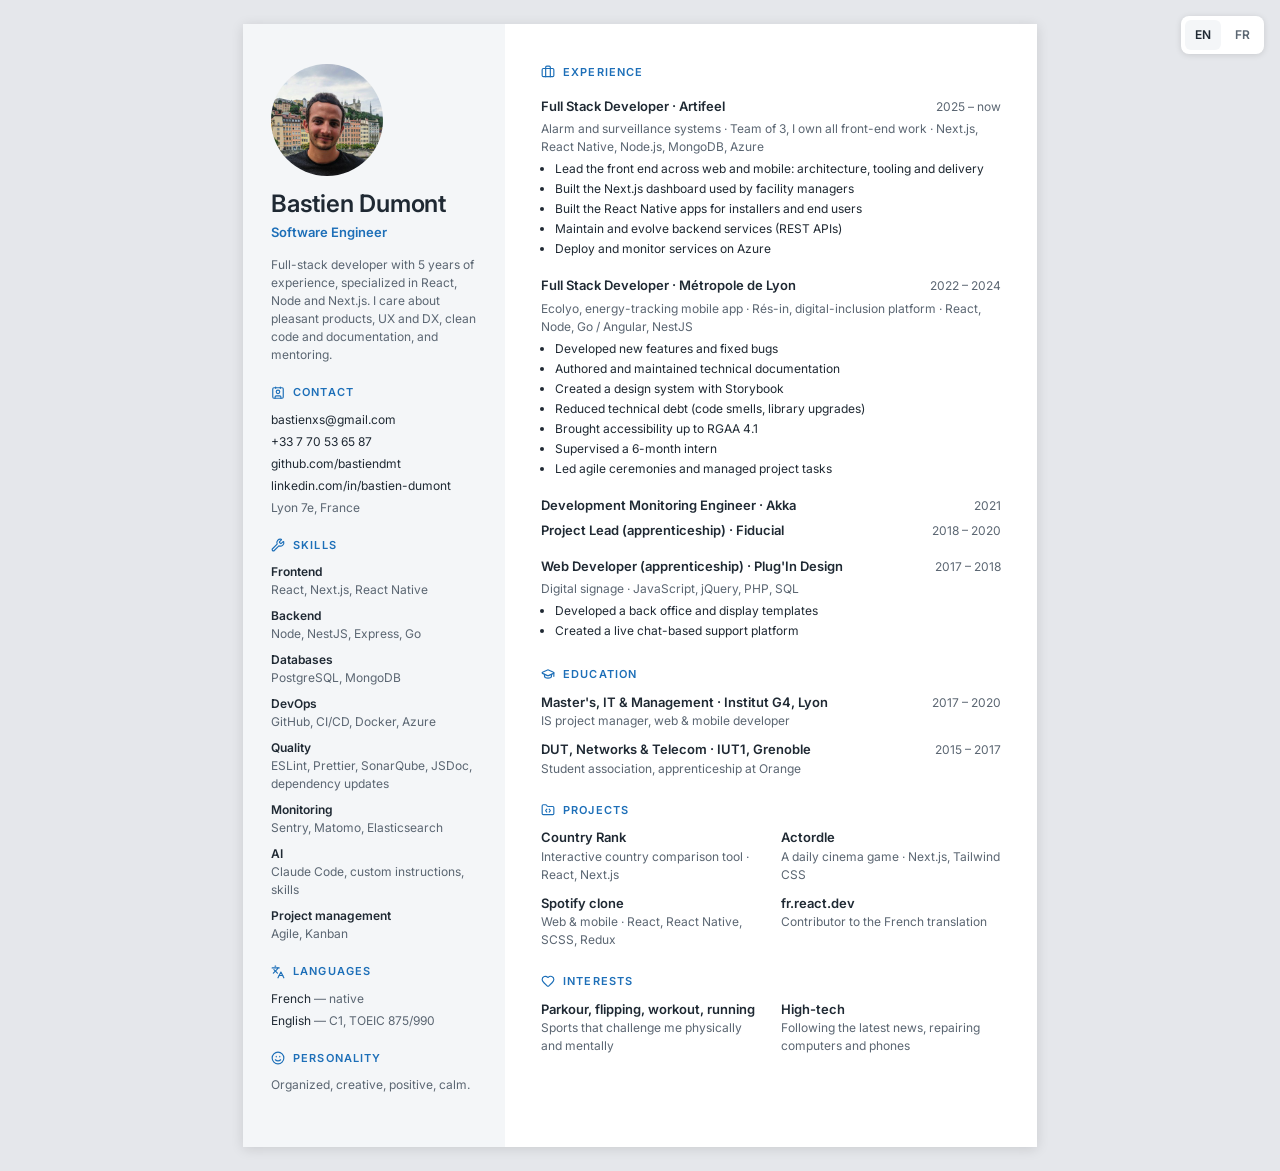
==== index.html @ cf538591 "Initial commit Co-Authored-By: Claude Sonnet 5.5 <noreply@anthropic.com>" ====
<!doctype html>
<html lang="en">
<head>
<meta charset="utf-8">
<meta name="viewport" content="width=device-width, initial-scale=1">
<link rel="alternate" hreflang="en" href="index.html">
<link rel="alternate" hreflang="fr" href="fr.html">
<title>Bastien Dumont — CV</title>
<link rel="preconnect" href="https://fonts.googleapis.com">
<link rel="preconnect" href="https://fonts.gstatic.com" crossorigin>
<link href="https://fonts.googleapis.com/css2?family=Inter:wght@400;600&display=swap" rel="stylesheet">
<link rel="stylesheet" href="style.css">
</head>
<body>
<nav class="lang" aria-label="Language">
  <a href="index.html" hreflang="en" aria-current="page">EN</a>
  <a href="fr.html" hreflang="fr">FR</a>
</nav>
<div class="page">

  <aside>
    <div class="intro">
      <img class="photo" src="photo.jpg" alt="Portrait of Bastien Dumont">
      <div>
        <h1>Bastien Dumont</h1>
        <p class="role">Software Engineer</p>
      </div>
      <p class="muted">Full-stack developer with 5 years of experience, specialized in React, Node and Next.js. I care about pleasant products, UX and DX, clean code and documentation, and mentoring.</p>
    </div>

    <section>
      <h2><svg class="icon" viewBox="0 0 24 24" aria-hidden="true"><path d="M16 2v2" /><path d="M7 21v-2a2 2 0 012-2h6a2 2 0 012 2v2" /><path d="M8 2v2" /><circle cx="12" cy="10" r="3" /><rect x="3" y="3" width="18" height="18" rx="2" /></svg>Contact</h2>
      <div class="stack-tight">
        <a href="mailto:bastienxs@gmail.com">bastienxs@gmail.com</a>
        <a href="tel:+33770536587">+33 7 70 53 65 87</a>
        <a href="https://github.com/bastiendmt">github.com/bastiendmt</a>
        <a href="https://linkedin.com/in/bastien-dumont">linkedin.com/in/bastien-dumont</a>
        <span class="muted">Lyon 7e, France</span>
      </div>
    </section>

    <section>
      <h2><svg class="icon" viewBox="0 0 24 24" aria-hidden="true"><path d="M14.7 6.3a1 1 0 0 0 0 1.4l1.6 1.6a1 1 0 0 0 1.4 0l3.106-3.105c.32-.322.863-.22.983.218a6 6 0 0 1-8.259 7.057l-7.91 7.91a1 1 0 0 1-2.999-3l7.91-7.91a6 6 0 0 1 7.057-8.259c.438.12.54.662.219.984z" /></svg>Skills</h2>
      <div class="stack-skills">
        <div><div class="label">Frontend</div><div class="muted">React, Next.js, React Native</div></div>
        <div><div class="label">Backend</div><div class="muted">Node, NestJS, Express, Go</div></div>
        <div><div class="label">Databases</div><div class="muted">PostgreSQL, MongoDB</div></div>
        <div><div class="label">DevOps</div><div class="muted">GitHub, CI/CD, Docker, Azure</div></div>
        <div><div class="label">Quality</div><div class="muted">ESLint, Prettier, SonarQube, JSDoc, dependency updates</div></div>
        <div><div class="label">Monitoring</div><div class="muted">Sentry, Matomo, Elasticsearch</div></div>
        <div><div class="label">AI</div><div class="muted">Claude Code, custom instructions, skills</div></div>
        <div><div class="label">Project management</div><div class="muted">Agile, Kanban</div></div>
      </div>
    </section>

    <section>
      <h2><svg class="icon" viewBox="0 0 24 24" aria-hidden="true"><path d="m5 8 6 6" /><path d="m4 14 6-6 2-3" /><path d="M2 5h12" /><path d="M7 2h1" /><path d="m22 22-5-10-5 10" /><path d="M14 18h6" /></svg>Languages</h2>
      <div class="stack-tight">
        <div>French <span class="muted">— native</span></div>
        <div>English <span class="muted">— C1, TOEIC 875/990</span></div>
      </div>
    </section>

    <section>
      <h2><svg class="icon" viewBox="0 0 24 24" aria-hidden="true"><path d="M15 10V9" /><path d="M16.472 15a6 6 0 01-8.943 0" /><path d="M9 10V9" /><circle cx="12" cy="12" r="10" /></svg>Personality</h2>
      <p class="muted">Organized, creative, positive, calm.</p>
    </section>
  </aside>

  <main>
    <section class="experience">
      <h2><svg class="icon" viewBox="0 0 24 24" aria-hidden="true"><path d="M16 20V4a2 2 0 0 0-2-2h-4a2 2 0 0 0-2 2v16" /><rect width="20" height="14" x="2" y="6" rx="2" /></svg>Experience</h2>

      <div class="job">
        <div class="job-head"><h3>Full Stack Developer · Artifeel</h3><span class="date">2025 – now</span></div>
        <div class="muted">Alarm and surveillance systems · Team of 3, I own all front-end work · Next.js, React Native, Node.js, MongoDB, Azure</div>
        <ul>
          <li>Lead the front end across web and mobile: architecture, tooling and delivery</li>
          <li>Built the Next.js dashboard used by facility managers</li>
          <li>Built the React Native apps for installers and end users</li>
          <li>Maintain and evolve backend services (REST APIs)</li>
          <li>Deploy and monitor services on Azure</li>
        </ul>
      </div>

      <div class="job">
        <div class="job-head"><h3>Full Stack Developer · Métropole de Lyon</h3><span class="date">2022 – 2024</span></div>
        <div class="muted">Ecolyo, energy-tracking mobile app · Rés-in, digital-inclusion platform · React, Node, Go / Angular, NestJS</div>
        <ul>
          <li>Developed new features and fixed bugs</li>
          <li>Authored and maintained technical documentation</li>
          <li>Created a design system with Storybook</li>
          <li>Reduced technical debt (code smells, library upgrades)</li>
          <li>Brought accessibility up to RGAA 4.1</li>
          <li>Supervised a 6-month intern</li>
          <li>Led agile ceremonies and managed project tasks</li>
        </ul>
      </div>

      <div class="job" style="gap: 6px;">
        <div class="job-head"><h3>Development Monitoring Engineer · Akka</h3><span class="date">2021</span></div>
        <div class="job-head"><h3>Project Lead (apprenticeship) · Fiducial</h3><span class="date">2018 – 2020</span></div>
      </div>

      <div class="job">
        <div class="job-head"><h3>Web Developer (apprenticeship) · Plug'In Design</h3><span class="date">2017 – 2018</span></div>
        <div class="muted">Digital signage · JavaScript, jQuery, PHP, SQL</div>
        <ul>
          <li>Developed a back office and display templates</li>
          <li>Created a live chat-based support platform</li>
        </ul>
      </div>
    </section>

    <section>
      <h2><svg class="icon" viewBox="0 0 24 24" aria-hidden="true"><path d="M21.42 10.922a1 1 0 0 0-.019-1.838L12.83 5.18a2 2 0 0 0-1.66 0L2.6 9.08a1 1 0 0 0 0 1.832l8.57 3.908a2 2 0 0 0 1.66 0z" /><path d="M22 10v6" /><path d="M6 12.5V16a6 3 0 0 0 12 0v-3.5" /></svg>Education</h2>
      <div>
        <div class="job-head"><h3>Master's, IT &amp; Management · Institut G4, Lyon</h3><span class="date">2017 – 2020</span></div>
        <div class="muted">IS project manager, web &amp; mobile developer</div>
      </div>
      <div>
        <div class="job-head"><h3>DUT, Networks &amp; Telecom · IUT1, Grenoble</h3><span class="date">2015 – 2017</span></div>
        <div class="muted">Student association, apprenticeship at Orange</div>
      </div>
    </section>

    <section>
      <h2><svg class="icon" viewBox="0 0 24 24" aria-hidden="true"><path d="M10 10.5 8 13l2 2.5" /><path d="m14 10.5 2 2.5-2 2.5" /><path d="M20 20a2 2 0 0 0 2-2V8a2 2 0 0 0-2-2h-7.9a2 2 0 0 1-1.69-.9L9.6 3.9A2 2 0 0 0 7.93 3H4a2 2 0 0 0-2 2v13a2 2 0 0 0 2 2z" /></svg>Projects</h2>
      <div class="grid-2">
        <div><h3>Country Rank</h3><div class="muted">Interactive country comparison tool · React, Next.js</div></div>
        <div><h3>Actordle</h3><div class="muted">A daily cinema game · Next.js, Tailwind CSS</div></div>
        <div><h3>Spotify clone</h3><div class="muted">Web &amp; mobile · React, React Native, SCSS, Redux</div></div>
        <div><h3>fr.react.dev</h3><div class="muted">Contributor to the French translation</div></div>
      </div>
    </section>

    <section>
      <h2><svg class="icon" viewBox="0 0 24 24" aria-hidden="true"><path d="M2 9.5a5.5 5.5 0 0 1 9.591-3.676.56.56 0 0 0 .818 0A5.49 5.49 0 0 1 22 9.5c0 2.29-1.5 4-3 5.5l-5.492 5.313a2 2 0 0 1-3 .019L5 15c-1.5-1.5-3-3.2-3-5.5" /></svg>Interests</h2>
      <div class="grid-2">
        <div><h3>Parkour, flipping, workout, running</h3><div class="muted">Sports that challenge me physically and mentally</div></div>
        <div><h3>High-tech</h3><div class="muted">Following the latest news, repairing computers and phones</div></div>
      </div>
    </section>
  </main>

</div>
</body>
</html>
---- style.css ----
/* ── Design tokens: change the accent here ─────────────────── */
:root {
  --accent: #1D6FB8;   /* try #0F766E, #B45309 or #1F2933 */
  --ink: #1F2933;
  --muted: #5B6672;
  --sidebar: #F4F6F8;
  --paper: #FFFFFF;
}

/* ── Page setup: A4, prints edge to edge ───────────────────── */
@page { size: A4; margin: 0; }
* { box-sizing: border-box; }
html, body { margin: 0; padding: 0; }
body {
  background: #E5E7EB;
  font-family: Inter, system-ui, sans-serif;
  font-size: 12px;
  line-height: 1.5;
  color: var(--ink);
  -webkit-print-color-adjust: exact;
  print-color-adjust: exact;
}
.page {
  width: 210mm;
  height: 297mm;
  margin: 24px auto;
  display: flex;
  background: var(--paper);
  box-shadow: 0 2px 12px rgba(0,0,0,.12);
  overflow: hidden;
}
@media print {
  body { background: none; }
  .page { margin: 0; box-shadow: none; }
}

/* ── Columns ───────────────────────────────────────────────── */
aside {
  width: 262px;
  flex-shrink: 0;
  padding: 40px 28px;
  background: var(--sidebar);
  display: flex;
  flex-direction: column;
  gap: 20px;
}
main {
  flex: 1;
  min-width: 0;
  padding: 40px 36px;
  display: flex;
  flex-direction: column;
  gap: 24px;
}

/* ── Text roles (the only five) ────────────────────────────── */
h1 { margin: 0; font-size: 24px; font-weight: 600; line-height: 1.2; letter-spacing: -0.01em; }
.role { margin: 4px 0 0; font-size: 13px; font-weight: 600; color: var(--accent); }
h2 {
  margin: 0;
  font-size: 11px;
  font-weight: 600;
  letter-spacing: 0.1em;
  text-transform: uppercase;
  color: var(--accent);
}
h2 { display: flex; align-items: center; gap: 8px; }
.icon {
  width: 14px; height: 14px; flex-shrink: 0;
  fill: none; stroke: currentColor; stroke-width: 2;
  stroke-linecap: round; stroke-linejoin: round;
}
h3 { margin: 0; font-size: 13px; font-weight: 600; }
.muted { color: var(--muted); }
p { margin: 0; }

a { color: var(--ink); text-decoration: none; }
a:hover { color: var(--accent); }

/* ── Blocks ────────────────────────────────────────────────── */
section { display: flex; flex-direction: column; gap: 10px; }
.stack-tight { display: flex; flex-direction: column; gap: 4px; }
.stack-skills { display: flex; flex-direction: column; gap: 8px; }
.label { font-weight: 600; }
.photo { width: 112px; height: 112px; border-radius: 50%; object-fit: cover; display: block; }
.intro { display: flex; flex-direction: column; gap: 14px; }

.job { display: flex; flex-direction: column; gap: 4px; }
.job-head { display: flex; justify-content: space-between; gap: 12px; align-items: baseline; }
.date { color: var(--muted); white-space: nowrap; }
ul { margin: 0; padding-left: 14px; }
li { margin: 0 0 2px; }

.grid-2 { display: grid; grid-template-columns: repeat(2, minmax(0, 1fr)); gap: 10px 20px; }
.experience { gap: 16px; }

/* ── Language switch (screen only, never printed) ──────────── */
.lang {
  position: fixed; top: 16px; right: 16px;
  display: flex; gap: 4px; padding: 4px;
  background: var(--paper); border-radius: 8px;
  box-shadow: 0 1px 6px rgba(0,0,0,.12);
  font-weight: 600; font-size: 12px;
}
.lang a { padding: 6px 10px; border-radius: 6px; color: var(--muted); }
.lang a[aria-current="page"] { background: var(--sidebar); color: var(--ink); }
@media print { .lang { display: none; } }
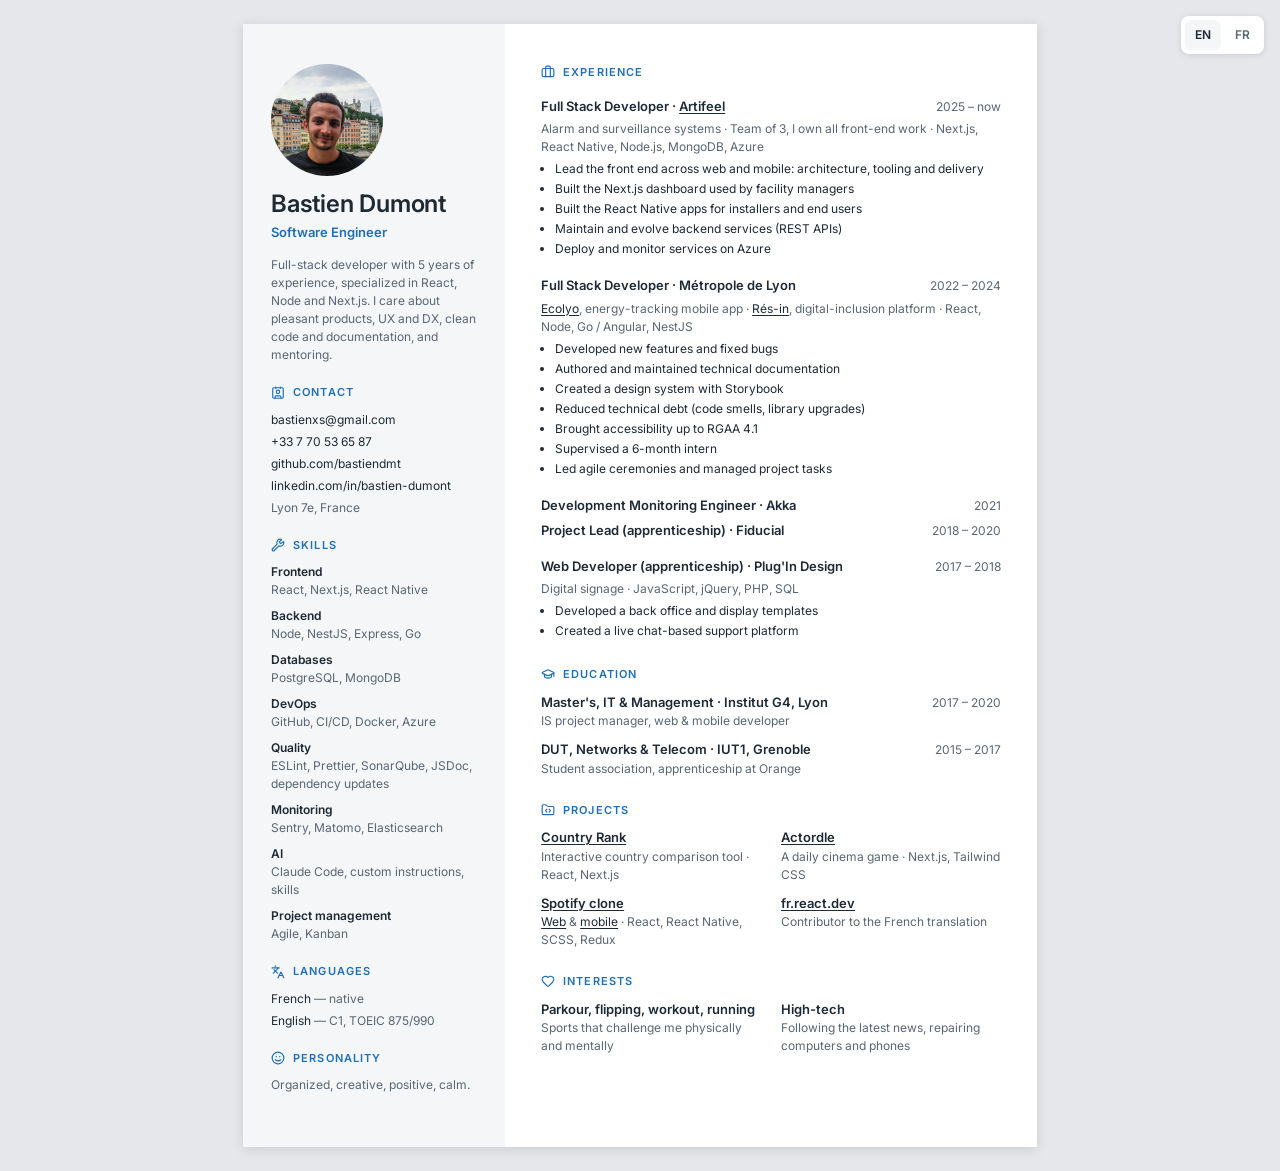
==== commit d1cad27c: "Add company and project links, underline links in main content Co-Authored-By: Claude Sonnet 5.5 <no" ====
--- a/index.html
+++ b/index.html
@@ -72,7 +72,7 @@
       <h2><svg class="icon" viewBox="0 0 24 24" aria-hidden="true"><path d="M16 20V4a2 2 0 0 0-2-2h-4a2 2 0 0 0-2 2v16" /><rect width="20" height="14" x="2" y="6" rx="2" /></svg>Experience</h2>
 
       <div class="job">
-        <div class="job-head"><h3>Full Stack Developer · Artifeel</h3><span class="date">2025 – now</span></div>
+        <div class="job-head"><h3>Full Stack Developer · <a href="https://artifeel.com/">Artifeel</a></h3><span class="date">2025 – now</span></div>
         <div class="muted">Alarm and surveillance systems · Team of 3, I own all front-end work · Next.js, React Native, Node.js, MongoDB, Azure</div>
         <ul>
           <li>Lead the front end across web and mobile: architecture, tooling and delivery</li>
@@ -85,7 +85,7 @@
 
       <div class="job">
         <div class="job-head"><h3>Full Stack Developer · Métropole de Lyon</h3><span class="date">2022 – 2024</span></div>
-        <div class="muted">Ecolyo, energy-tracking mobile app · Rés-in, digital-inclusion platform · React, Node, Go / Angular, NestJS</div>
+        <div class="muted"><a href="https://www.alec-lyon.org/ecolyo-mes-consommations-denergie-et-deau-a-portee-de-main/">Ecolyo</a>, energy-tracking mobile app · <a href="https://resin.grandlyon.com/actualites">Rés-in</a>, digital-inclusion platform · React, Node, Go / Angular, NestJS</div>
         <ul>
           <li>Developed new features and fixed bugs</li>
           <li>Authored and maintained technical documentation</li>
@@ -127,10 +127,10 @@
     <section>
       <h2><svg class="icon" viewBox="0 0 24 24" aria-hidden="true"><path d="M10 10.5 8 13l2 2.5" /><path d="m14 10.5 2 2.5-2 2.5" /><path d="M20 20a2 2 0 0 0 2-2V8a2 2 0 0 0-2-2h-7.9a2 2 0 0 1-1.69-.9L9.6 3.9A2 2 0 0 0 7.93 3H4a2 2 0 0 0-2 2v13a2 2 0 0 0 2 2z" /></svg>Projects</h2>
       <div class="grid-2">
-        <div><h3>Country Rank</h3><div class="muted">Interactive country comparison tool · React, Next.js</div></div>
-        <div><h3>Actordle</h3><div class="muted">A daily cinema game · Next.js, Tailwind CSS</div></div>
-        <div><h3>Spotify clone</h3><div class="muted">Web &amp; mobile · React, React Native, SCSS, Redux</div></div>
-        <div><h3>fr.react.dev</h3><div class="muted">Contributor to the French translation</div></div>
+        <div><h3><a href="https://country-rank.vercel.app/en">Country Rank</a></h3><div class="muted">Interactive country comparison tool · React, Next.js</div></div>
+        <div><h3><a href="https://actordle.vercel.app/">Actordle</a></h3><div class="muted">A daily cinema game · Next.js, Tailwind CSS</div></div>
+        <div><h3><a href="https://spoty-like.netlify.app/">Spotify clone</a></h3><div class="muted"><a href="https://spoty-like.netlify.app/">Web</a> &amp; <a href="https://github.com/bastiendmt/rn-spotify-clone">mobile</a> · React, React Native, SCSS, Redux</div></div>
+        <div><h3><a href="https://fr.react.dev/">fr.react.dev</a></h3><div class="muted">Contributor to the French translation</div></div>
       </div>
     </section>
 
--- a/style.css
+++ b/style.css
@@ -76,6 +76,7 @@
 
 a { color: var(--ink); text-decoration: none; }
 a:hover { color: var(--accent); }
+main a { text-decoration: underline; text-decoration-thickness: 1px; text-underline-offset: 2px; }
 
 /* ── Blocks ────────────────────────────────────────────────── */
 section { display: flex; flex-direction: column; gap: 10px; }
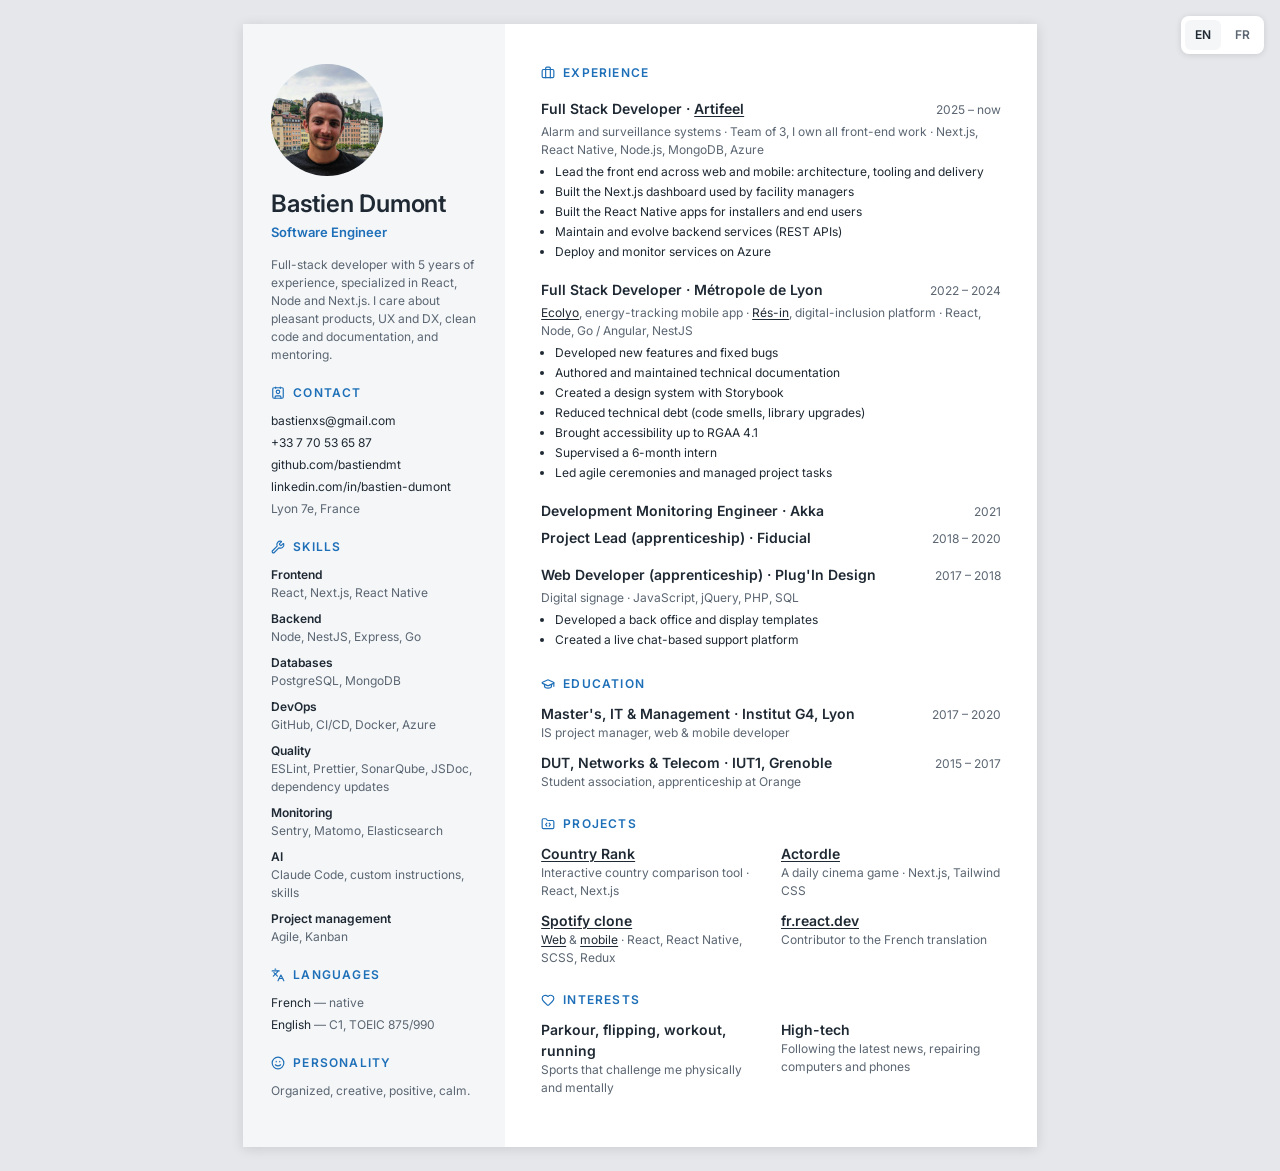
==== commit 3d1d7b12: "Regenerate PDFs with role in filename, add export script, put role in page titles Co-Authored-By: Cl" ====
--- a/index.html
+++ b/index.html
@@ -5,7 +5,7 @@
 <meta name="viewport" content="width=device-width, initial-scale=1">
 <link rel="alternate" hreflang="en" href="index.html">
 <link rel="alternate" hreflang="fr" href="fr.html">
-<title>Bastien Dumont — CV</title>
+<title>Bastien Dumont — Software Engineer</title>
 <link rel="preconnect" href="https://fonts.googleapis.com">
 <link rel="preconnect" href="https://fonts.gstatic.com" crossorigin>
 <link href="https://fonts.googleapis.com/css2?family=Inter:wght@400;600&display=swap" rel="stylesheet">
--- a/style.css
+++ b/style.css
@@ -58,7 +58,7 @@
 .role { margin: 4px 0 0; font-size: 13px; font-weight: 600; color: var(--accent); }
 h2 {
   margin: 0;
-  font-size: 11px;
+  font-size: 12px;
   font-weight: 600;
   letter-spacing: 0.1em;
   text-transform: uppercase;
@@ -70,7 +70,7 @@
   fill: none; stroke: currentColor; stroke-width: 2;
   stroke-linecap: round; stroke-linejoin: round;
 }
-h3 { margin: 0; font-size: 13px; font-weight: 600; }
+h3 { margin: 0; font-size: 14px; font-weight: 600; }
 .muted { color: var(--muted); }
 p { margin: 0; }
 
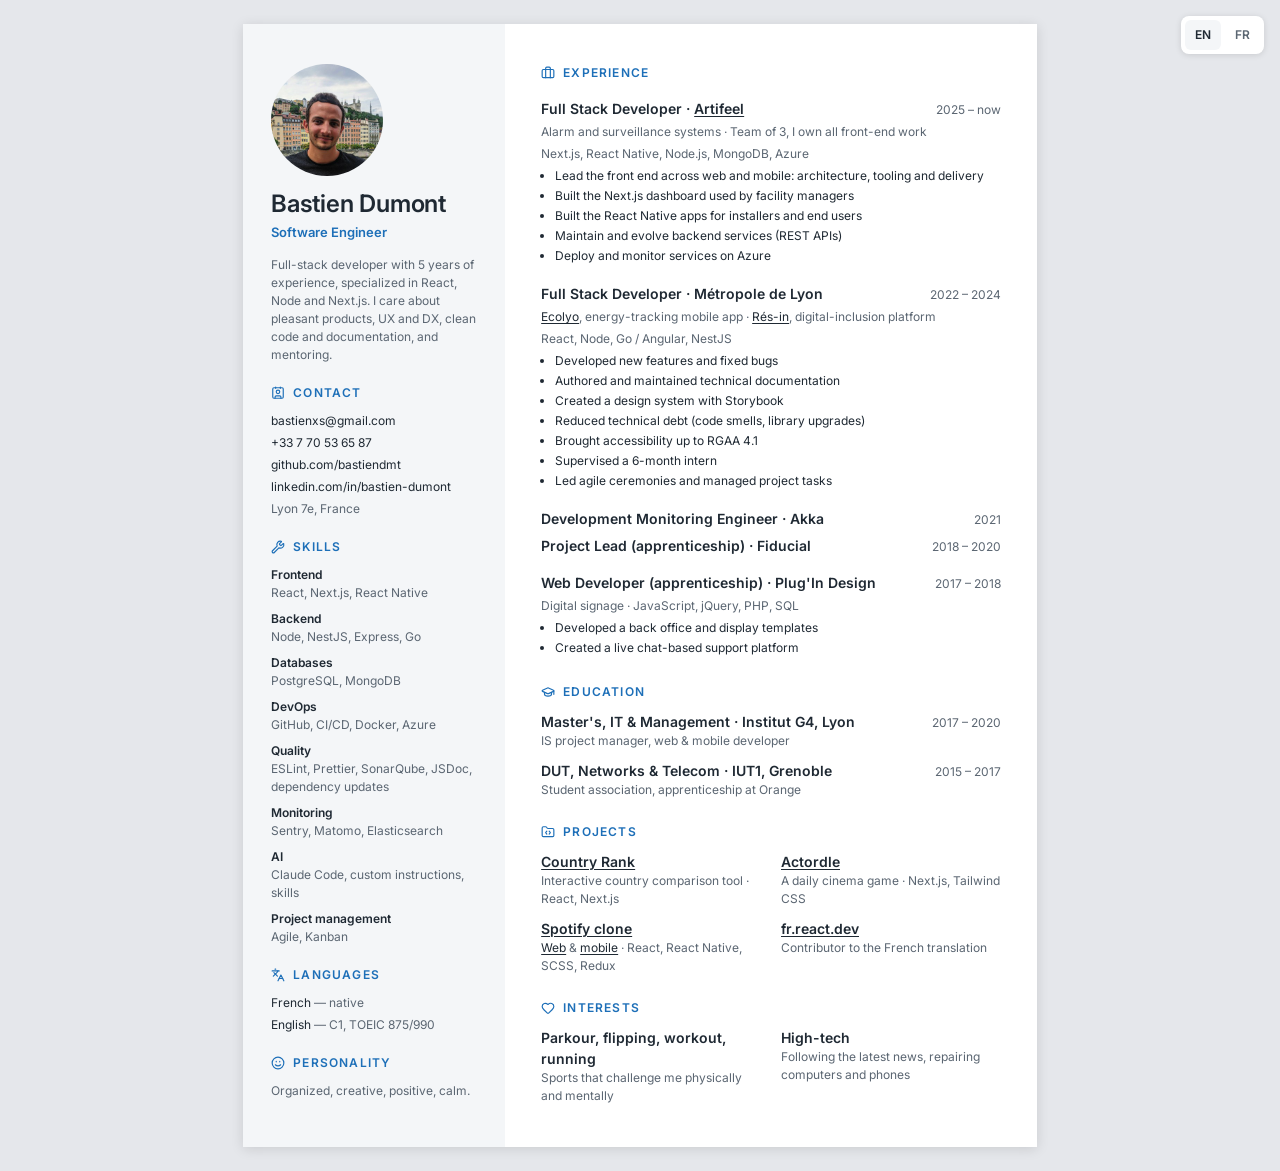
==== commit 5bce55d0: "Put stack on its own line for first two experiences, shorten FR Artifeel line Co-Authored-By: Claude" ====
--- a/index.html
+++ b/index.html
@@ -73,7 +73,8 @@
 
       <div class="job">
         <div class="job-head"><h3>Full Stack Developer · <a href="https://artifeel.com/">Artifeel</a></h3><span class="date">2025 – now</span></div>
-        <div class="muted">Alarm and surveillance systems · Team of 3, I own all front-end work · Next.js, React Native, Node.js, MongoDB, Azure</div>
+        <div class="muted">Alarm and surveillance systems · Team of 3, I own all front-end work</div>
+        <div class="muted">Next.js, React Native, Node.js, MongoDB, Azure</div>
         <ul>
           <li>Lead the front end across web and mobile: architecture, tooling and delivery</li>
           <li>Built the Next.js dashboard used by facility managers</li>
@@ -85,7 +86,8 @@
 
       <div class="job">
         <div class="job-head"><h3>Full Stack Developer · Métropole de Lyon</h3><span class="date">2022 – 2024</span></div>
-        <div class="muted"><a href="https://www.alec-lyon.org/ecolyo-mes-consommations-denergie-et-deau-a-portee-de-main/">Ecolyo</a>, energy-tracking mobile app · <a href="https://resin.grandlyon.com/actualites">Rés-in</a>, digital-inclusion platform · React, Node, Go / Angular, NestJS</div>
+        <div class="muted"><a href="https://www.alec-lyon.org/ecolyo-mes-consommations-denergie-et-deau-a-portee-de-main/">Ecolyo</a>, energy-tracking mobile app · <a href="https://resin.grandlyon.com/actualites">Rés-in</a>, digital-inclusion platform</div>
+        <div class="muted">React, Node, Go / Angular, NestJS</div>
         <ul>
           <li>Developed new features and fixed bugs</li>
           <li>Authored and maintained technical documentation</li>
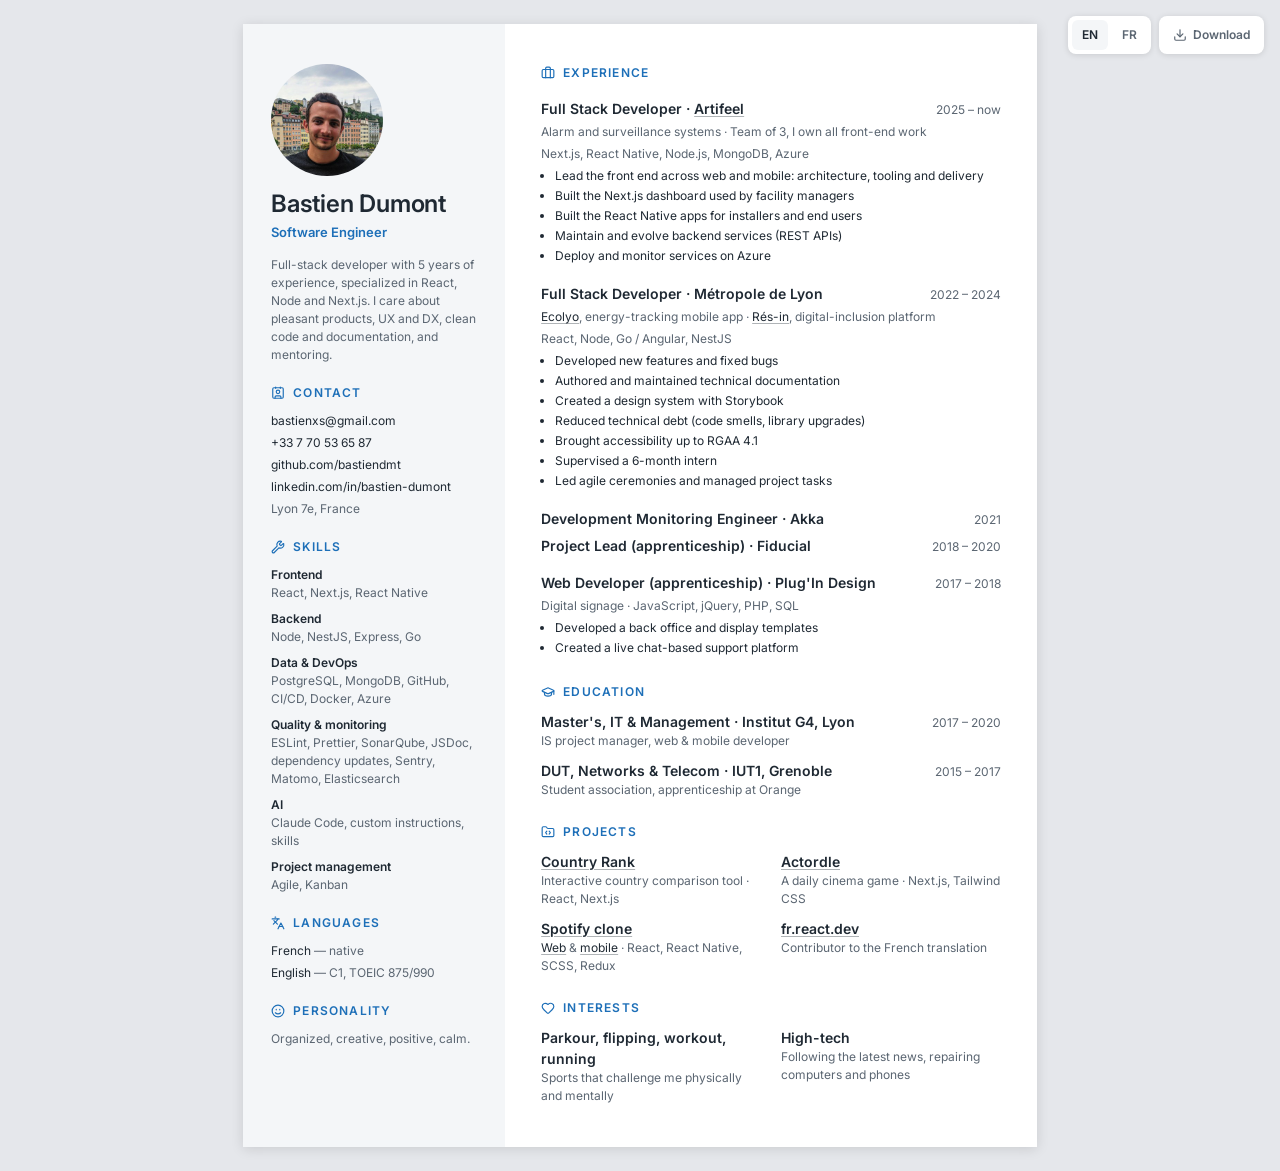
==== commit 1992e4a3: "Add PDF download button, merge skills groups, lighten link underline Co-Authored-By: Claude Sonnet 5" ====
--- a/index.html
+++ b/index.html
@@ -12,10 +12,13 @@
 <link rel="stylesheet" href="style.css">
 </head>
 <body>
+<div class="toolbar">
 <nav class="lang" aria-label="Language">
   <a href="index.html" hreflang="en" aria-current="page">EN</a>
   <a href="fr.html" hreflang="fr">FR</a>
 </nav>
+<a class="pdf" href="cv-bastien-dumont-software-engineer-en.pdf" download><svg viewBox="0 0 24 24" width="14" height="14" fill="none" stroke="currentColor" stroke-width="2" stroke-linecap="round" stroke-linejoin="round" aria-hidden="true"><path d="M12 15V3" /><path d="M21 15v4a2 2 0 0 1-2 2H5a2 2 0 0 1-2-2v-4" /><path d="m7 10 5 5 5-5" /></svg>Download</a>
+</div>
 <div class="page">
 
   <aside>
@@ -44,10 +47,8 @@
       <div class="stack-skills">
         <div><div class="label">Frontend</div><div class="muted">React, Next.js, React Native</div></div>
         <div><div class="label">Backend</div><div class="muted">Node, NestJS, Express, Go</div></div>
-        <div><div class="label">Databases</div><div class="muted">PostgreSQL, MongoDB</div></div>
-        <div><div class="label">DevOps</div><div class="muted">GitHub, CI/CD, Docker, Azure</div></div>
-        <div><div class="label">Quality</div><div class="muted">ESLint, Prettier, SonarQube, JSDoc, dependency updates</div></div>
-        <div><div class="label">Monitoring</div><div class="muted">Sentry, Matomo, Elasticsearch</div></div>
+        <div><div class="label">Data &amp; DevOps</div><div class="muted">PostgreSQL, MongoDB, GitHub, CI/CD, Docker, Azure</div></div>
+        <div><div class="label">Quality &amp; monitoring</div><div class="muted">ESLint, Prettier, SonarQube, JSDoc, dependency updates, Sentry, Matomo, Elasticsearch</div></div>
         <div><div class="label">AI</div><div class="muted">Claude Code, custom instructions, skills</div></div>
         <div><div class="label">Project management</div><div class="muted">Agile, Kanban</div></div>
       </div>
--- a/style.css
+++ b/style.css
@@ -76,7 +76,11 @@
 
 a { color: var(--ink); text-decoration: none; }
 a:hover { color: var(--accent); }
-main a { text-decoration: underline; text-decoration-thickness: 1px; text-underline-offset: 2px; }
+main a {
+  text-decoration: underline; text-decoration-thickness: 1px; text-underline-offset: 2px;
+  text-decoration-color: color-mix(in srgb, currentColor 35%, transparent);
+}
+main a:hover { text-decoration-color: currentColor; }
 
 /* ── Blocks ────────────────────────────────────────────────── */
 section { display: flex; flex-direction: column; gap: 10px; }
@@ -96,8 +100,8 @@
 .experience { gap: 16px; }
 
 /* ── Language switch (screen only, never printed) ──────────── */
+.toolbar { position: fixed; top: 16px; right: 16px; display: flex; gap: 8px; }
 .lang {
-  position: fixed; top: 16px; right: 16px;
   display: flex; gap: 4px; padding: 4px;
   background: var(--paper); border-radius: 8px;
   box-shadow: 0 1px 6px rgba(0,0,0,.12);
@@ -105,4 +109,11 @@
 }
 .lang a { padding: 6px 10px; border-radius: 6px; color: var(--muted); }
 .lang a[aria-current="page"] { background: var(--sidebar); color: var(--ink); }
-@media print { .lang { display: none; } }
+.pdf {
+  display: flex; align-items: center; gap: 6px; padding: 0 14px;
+  background: var(--paper); border-radius: 8px;
+  box-shadow: 0 1px 6px rgba(0,0,0,.12);
+  font-weight: 600; font-size: 12px; color: var(--muted);
+}
+.pdf:hover { color: var(--accent); }
+@media print { .toolbar { display: none; } }
